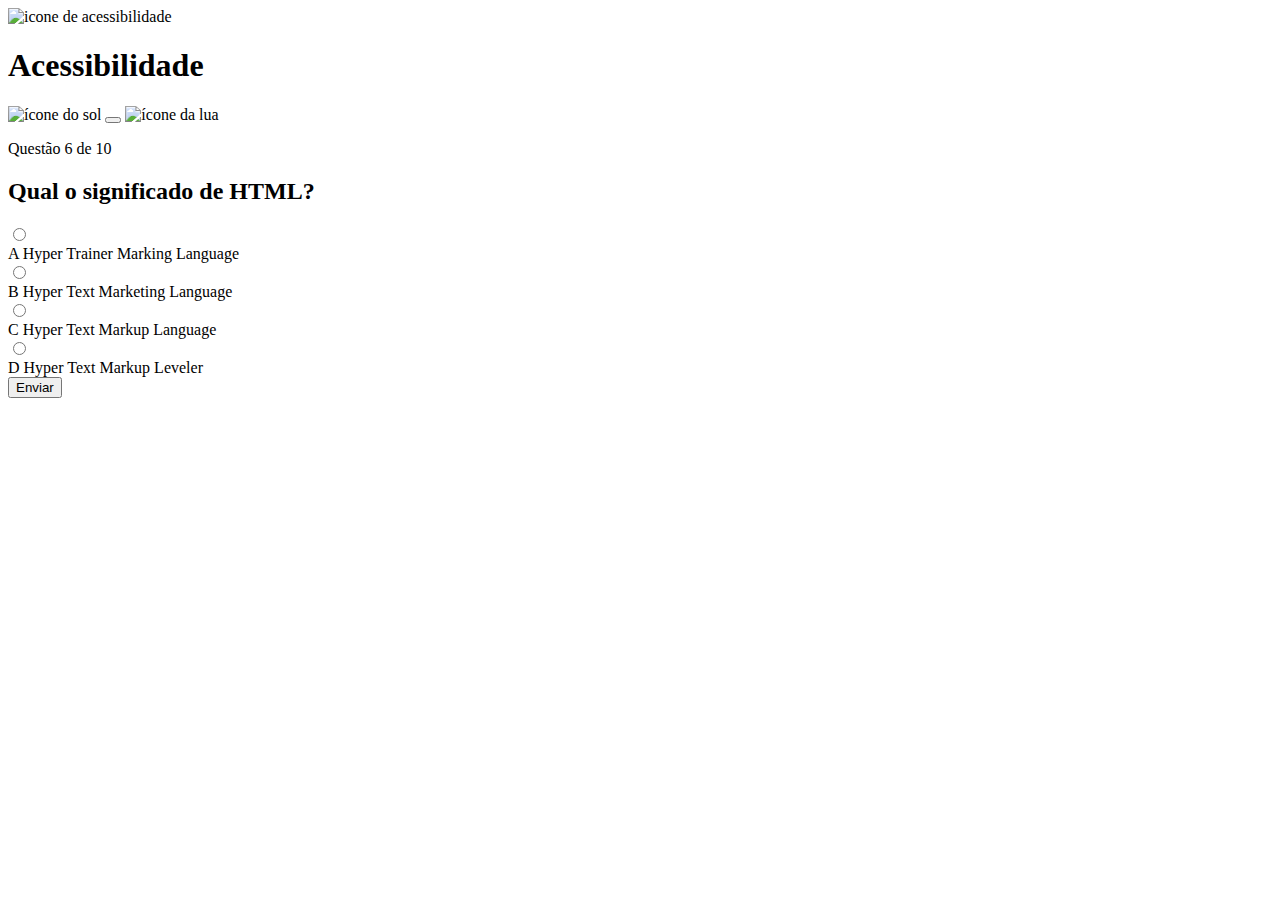
==== pages/quiz/quiz.html @ 646ffdf8 "parte final das alternativas finalizada e pagina finalizada" ====
<!DOCTYPE html>
<html lang="en">
<head>
    <meta charset="UTF-8">
    <meta name="viewport" content="width=device-width, initial-scale=1.0">
    <title>Quiz App</title>
</head>
<body>
    <header>
        <div class="assunto">
            <div class="assunto_icone">
                <img src="../../assets/images/icon-accessibility.svg" alt="icone de acessibilidade">
            </div>

            <h1>Acessibilidade</h1>
        </div>

        <div class="tema">
            <img src="../../assets/images/icon-sun-dark.svg" alt="ícone do sol">
            <button>
                <div>
                </div>
            </button>
            <img src="../../assets/images/icon-moon-dark.svg" alt="ícone da lua">
        </div>
    </header>

    <main>
        <section class="pergunta">
            <p>Questão 6 de 10</p>

            <h2>Qual o significado de HTML?</h2>

            <div class="barra_progresso">

            </div>
        </section>
        <section class="alternativas">
            <form action="">
                <label for="alternativa_a">
                    <input type="radio" id="alternativa_a">
                    <div>
                        <span>A</span>

                        Hyper Trainer Marking Language
                    </div>
                </label>

                <label for="alternativa_b">
                    <input type="radio" id="alternativa_b">
                    <div>
                        <span>B</span>

                        Hyper Text Marketing Language
                    </div>
                </label>

                <label for="alternativa_c">
                    <input type="radio" id="alternativa_c">
                    <div>
                        <span>C</span>

                        Hyper Text Markup Language
                    </div>
                </label>

                <label for="alternativa_d">
                    <input type="radio" id="alternativa_d">
                    <div>
                        <span>D</span>

                        Hyper Text Markup Leveler
                    </div>
                </label> 
            </form>

            <button>Enviar</button>
        </section>
    </main>
</body>
</html>
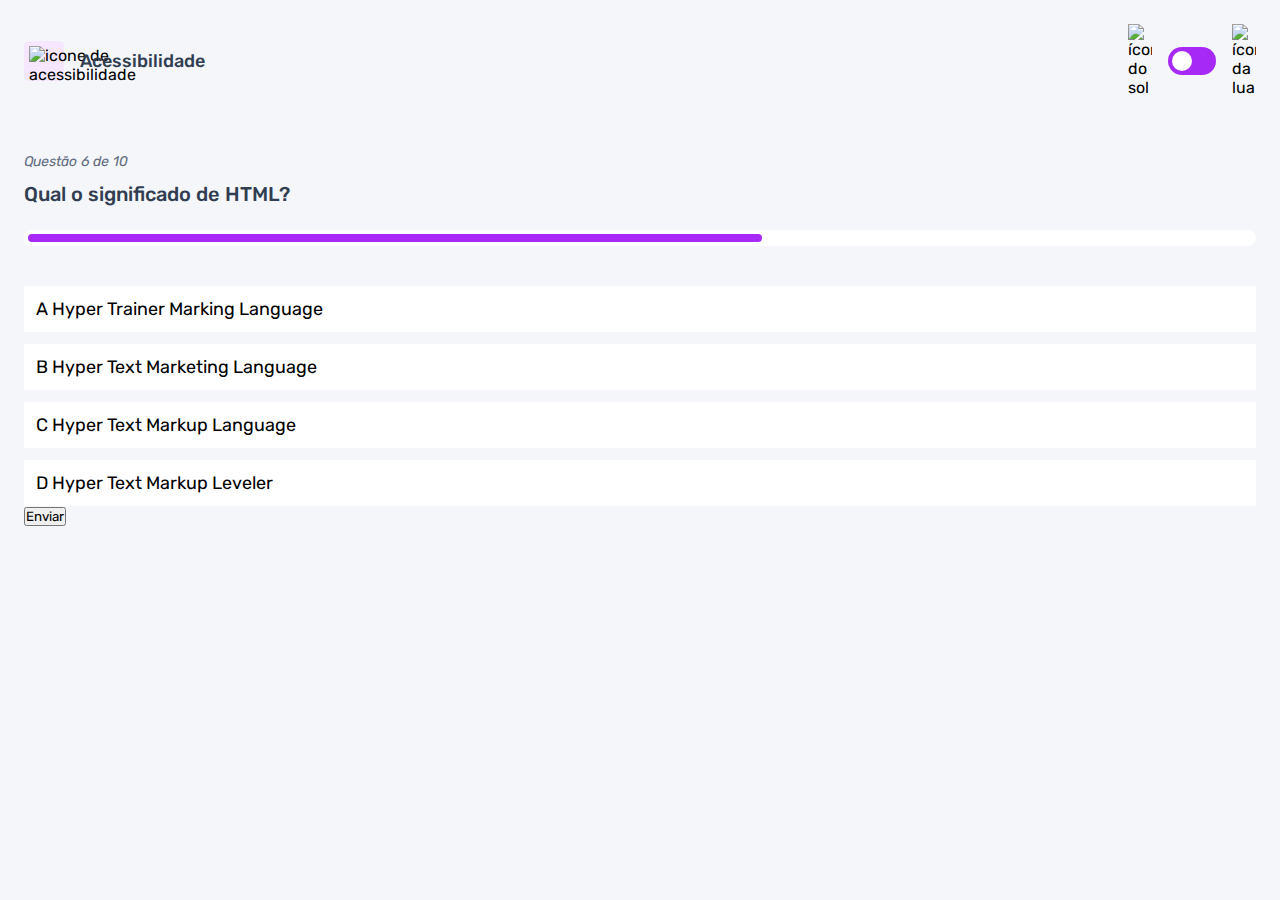
==== commit ea40e27d: "estilização da página do quiz na metade" ====
--- a/pages/quiz/quiz.html
+++ b/pages/quiz/quiz.html
@@ -3,6 +3,10 @@
 <head>
     <meta charset="UTF-8">
     <meta name="viewport" content="width=device-width, initial-scale=1.0">
+    <link rel="preconnect" href="https://fonts.googleapis.com">
+    <link rel="preconnect" href="https://fonts.gstatic.com" crossorigin>
+    <link href="https://fonts.googleapis.com/css2?family=Rubik:ital,wght@0,300..900;1,300..900&display=swap" rel="stylesheet">
+    <link rel="stylesheet" href="quiz.css">
     <title>Quiz App</title>
 </head>
 <body>
@@ -32,6 +36,7 @@
             <h2>Qual o significado de HTML?</h2>
 
             <div class="barra_progresso">
+                <div></div>
 
             </div>
         </section>
--- a/pages/quiz/quiz.css
+++ b/pages/quiz/quiz.css
@@ -0,0 +1,169 @@
+* {
+    margin: 0;
+    padding: 0;
+    box-sizing: border-box;
+    font-family: "Rubik", sans-serif;
+    -webkit-font-smoothing: antialiased;
+}
+:root {
+    --bg-color: #f4f6fa;
+    --bg-mobile: url(../../assets/images/pattern-background-mobile-light.svg);
+    --button-bg: #fff;
+    --bg-html: #fff1e9;
+    --bg-css:#e0fdef;
+    --bg-javascript:#ebf0ff;
+    --bg-acessibilidade: #f6e7ff;
+    --purple: #a729f5;
+    --white: #fff;
+    --primary-text-color: #313e51;
+    --secondary-text-color: #626c7f;
+    --shadow: 0px 16px 40px 0px rgba(143, 160, 193, 0.14);
+    --bg-desktop: url(../../assets/images/pattern-background-desktop-light.svg);
+}
+
+body.escuro {
+    --bg-mobile: url(../../assets/images/pattern-background-mobile-dark.svg);
+    --bg-desktop: url(../../assets/images/pattern-background-desktop-dark.svg);
+    --bg-color: #313e51;
+    --primary-text-color: #fff;
+    --secondary-text-color: #abc1e1;
+    --button-bg: #3b4d66;
+    --shadow: 0px 16px 40px 0px rgba(49, 62, 81, 0.14);
+
+
+}
+
+body {
+    height: 100svh;
+    background: var(--bg-mobile) var(--bg-color);
+    background-repeat: no-repeat;
+    background-size: cover;
+}
+
+header {
+    display: flex;
+    justify-content: space-between;
+    padding: 16px 24px;
+
+}
+.assunto {
+    display: flex;
+    align-items: center;
+    gap: 16px ;
+}
+
+.assunto_icone {
+    background: var(--bg-acessibilidade);
+    width: 40px;
+    height: 40px;   
+    padding: 5px;
+    border-radius: 5px;
+}
+.assunto_icone img {
+    width: 100%;
+}
+.assunto h1 {
+    font-size: 18px;
+    font-weight: 500;
+    color: var(--primary-text-color);
+}
+
+.tema {
+    padding:8px 0;
+    display: flex;
+    align-items: center;
+    gap: 8px;
+}
+
+.tema img {
+    width: 16px;
+}
+
+.tema button {
+    height: 20px;
+    width: 32px;
+    background: var(--purple);
+    border: 0;
+    border-radius: 999px;
+    padding: 4px;
+}
+
+.tema button div {
+    background: var(--white);
+    width: 12px;
+    height: 12px;
+    border-radius: 999px;
+}
+
+main {
+    padding: 32px 24px;
+}
+
+.pergunta {
+    margin-bottom: 40px;
+}
+
+.pergunta p {
+    font-style: italic;
+    font-size: 14px;
+    color: var(--secondary-text-color);
+    margin-bottom: 12px;
+
+}
+.pergunta h2 {
+    font-size: 20px;
+    font-weight: 500;
+    color: var(--primary-text-color);
+    line-height: 24px;
+    margin-bottom: 24px;
+
+}
+.barra_progresso {
+    background: var(--button-bg);
+    height: 16px;
+    padding: 4px;
+    border-radius: 999px;
+}
+.barra_progresso div {
+    height: 100%;
+    width: 60%;
+    background: var(--purple);
+    border-radius: 999px;
+}
+
+.alternativas form {
+    display: flex;
+    flex-direction: column;
+    gap: 12px;
+}
+
+.alternativas label {
+    display: block;
+    background: var(--button-bg);
+    padding: 12px ;
+    font-size: 18px;
+}
+
+.alternativas input {
+    display: none;
+
+}
+
+@media(min-width: 1100px) {
+    .tema {
+        gap: 16px;
+    }
+    .tema img {
+        width: 24px;
+    }
+
+    .tema button {
+        width: 48px;
+        height: 28px;
+    }
+
+    .tema button div {
+        width: 20px;
+        height: 20px;
+    }
+}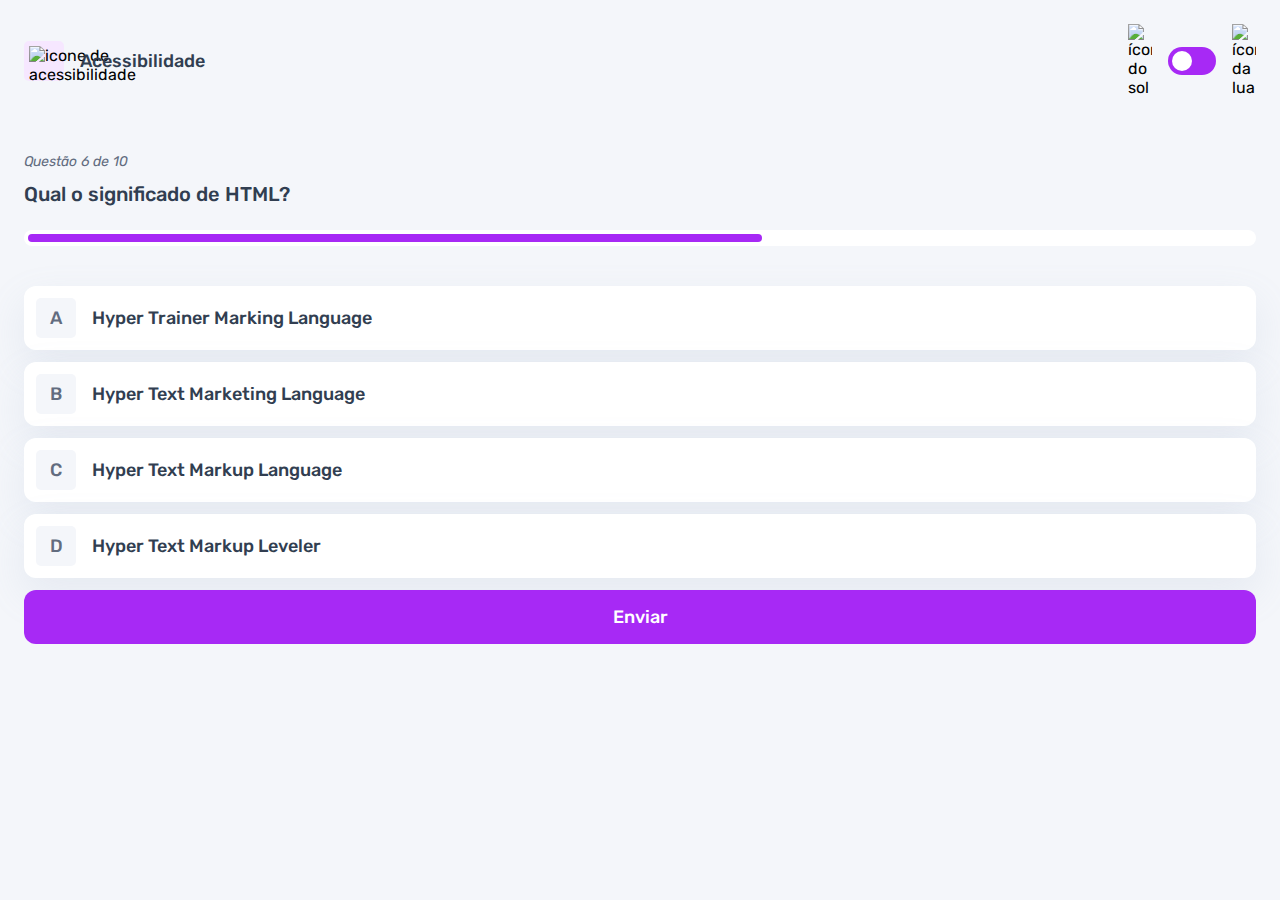
==== commit 5f6a6a91: "adicionado o efeito de seleção nas alternativas" ====
--- a/pages/quiz/quiz.html
+++ b/pages/quiz/quiz.html
@@ -43,7 +43,7 @@
         <section class="alternativas">
             <form action="">
                 <label for="alternativa_a">
-                    <input type="radio" id="alternativa_a">
+                    <input type="radio" id="alternativa_a" name="alternativa">
                     <div>
                         <span>A</span>
 
@@ -52,7 +52,7 @@
                 </label>
 
                 <label for="alternativa_b">
-                    <input type="radio" id="alternativa_b">
+                    <input type="radio" id="alternativa_b" name="alternativa">
                     <div>
                         <span>B</span>
 
@@ -61,7 +61,7 @@
                 </label>
 
                 <label for="alternativa_c">
-                    <input type="radio" id="alternativa_c">
+                    <input type="radio" id="alternativa_c" name="alternativa">
                     <div>
                         <span>C</span>
 
@@ -70,7 +70,7 @@
                 </label>
 
                 <label for="alternativa_d">
-                    <input type="radio" id="alternativa_d">
+                    <input type="radio" id="alternativa_d" name="alternativa">
                     <div>
                         <span>D</span>
 
--- a/pages/quiz/quiz.css
+++ b/pages/quiz/quiz.css
@@ -7,7 +7,6 @@
 }
 :root {
     --bg-color: #f4f6fa;
-    --bg-mobile: url(../../assets/images/pattern-background-mobile-light.svg);
     --button-bg: #fff;
     --bg-html: #fff1e9;
     --bg-css:#e0fdef;
@@ -18,6 +17,9 @@
     --primary-text-color: #313e51;
     --secondary-text-color: #626c7f;
     --shadow: 0px 16px 40px 0px rgba(143, 160, 193, 0.14);
+    --green: #26d782;
+    --red: #ee5454;
+    --bg-mobile: url(../../assets/images/pattern-background-mobile-light.svg);
     --bg-desktop: url(../../assets/images/pattern-background-desktop-light.svg);
 }
 
@@ -135,6 +137,7 @@
     display: flex;
     flex-direction: column;
     gap: 12px;
+    margin-bottom: 12px;
 }
 
 .alternativas label {
@@ -142,11 +145,56 @@
     background: var(--button-bg);
     padding: 12px ;
     font-size: 18px;
+    font-weight: 500;
+    border-radius: 12px;
+    box-shadow: var(--shadow);
+    color: var(--primary-text-color);
+
+}
+
+.alternativas label:has(input:checked) {
+    outline: 3px solid var(--purple) ;
+    & span {
+        background: var(--purple);
+        color: var(--white);
+    }
 }
 
 .alternativas input {
     display: none;
 
+}
+.alternativas div {
+    display: flex;
+    align-items: center;
+    gap:16px ;
+
+    
+}
+.alternativas div span {
+    display: block;
+    width: 40px;
+    height: 40px;
+    background: var(--bg-color);
+    border-radius: 5px;
+    color: var(--secondary-text-color);
+
+    display: flex;
+    align-items: center;
+    justify-content: center;
+    flex-shrink: 0;
+}
+
+.alternativas button {
+    padding: 16px;
+    border-radius: 12px;
+    border: none;
+    background: var(--purple);
+    color: var(--white);
+    width: 100%;
+
+    font-size: 18px;
+    font-weight: 500;
 }
 
 @media(min-width: 1100px) {
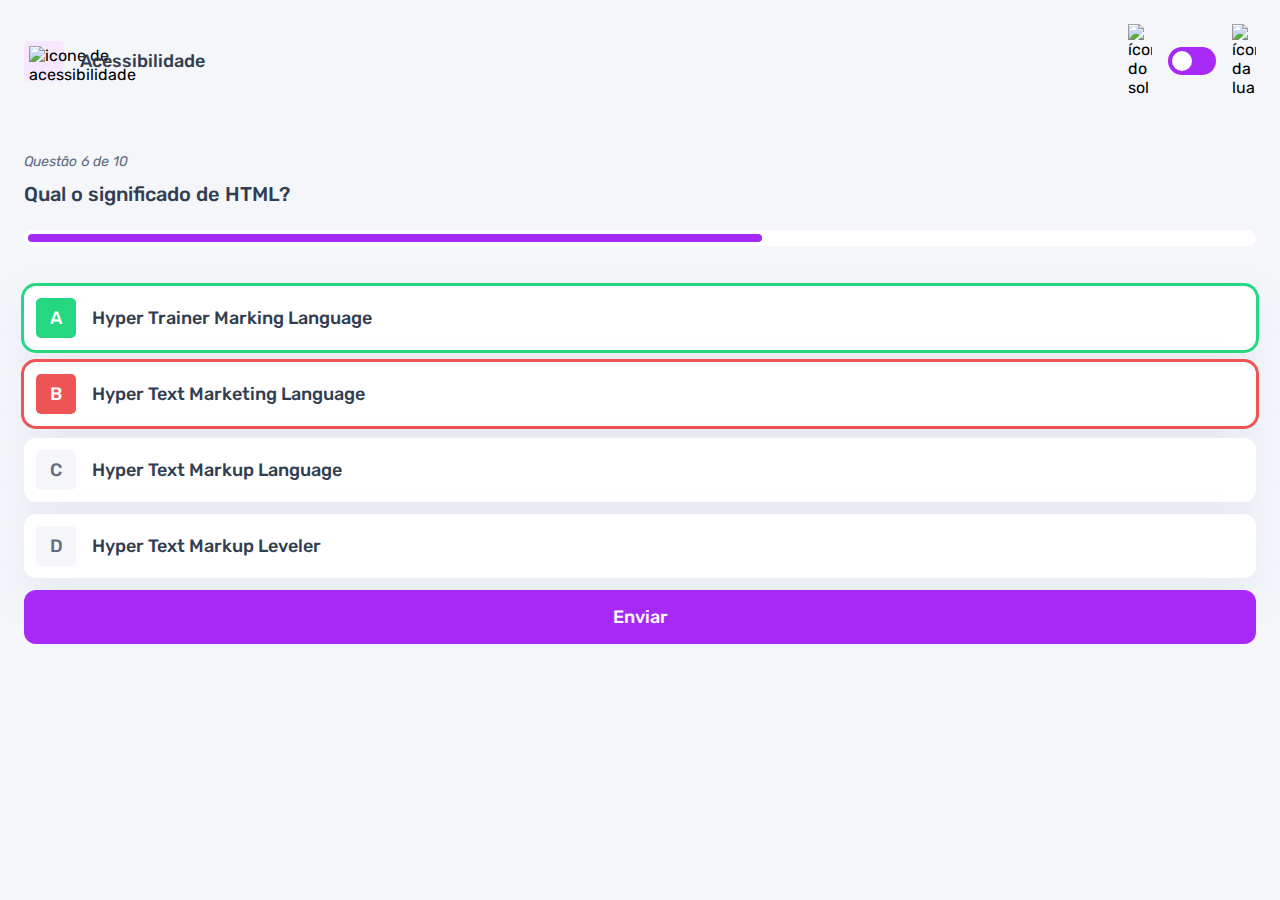
==== commit b128c9f3: "adicionando o efeito para alternativas corretas e erradas" ====
--- a/pages/quiz/quiz.html
+++ b/pages/quiz/quiz.html
@@ -42,7 +42,7 @@
         </section>
         <section class="alternativas">
             <form action="">
-                <label for="alternativa_a">
+                <label for="alternativa_a" id="correta">
                     <input type="radio" id="alternativa_a" name="alternativa">
                     <div>
                         <span>A</span>
@@ -51,7 +51,7 @@
                     </div>
                 </label>
 
-                <label for="alternativa_b">
+                <label for="alternativa_b" id="errada">
                     <input type="radio" id="alternativa_b" name="alternativa">
                     <div>
                         <span>B</span>
--- a/pages/quiz/quiz.css
+++ b/pages/quiz/quiz.css
@@ -159,6 +159,23 @@
         color: var(--white);
     }
 }
+.alternativas label#correta {
+    outline: 3px solid var(--green);
+
+    & span {
+        background: var(--green);
+        color: var(--white);
+    }
+}
+
+.alternativas label#errada {
+    outline: 3px solid var(--red);
+
+    & span {
+        background: var(--red);
+        color: var(--white);
+    }
+}
 
 .alternativas input {
     display: none;
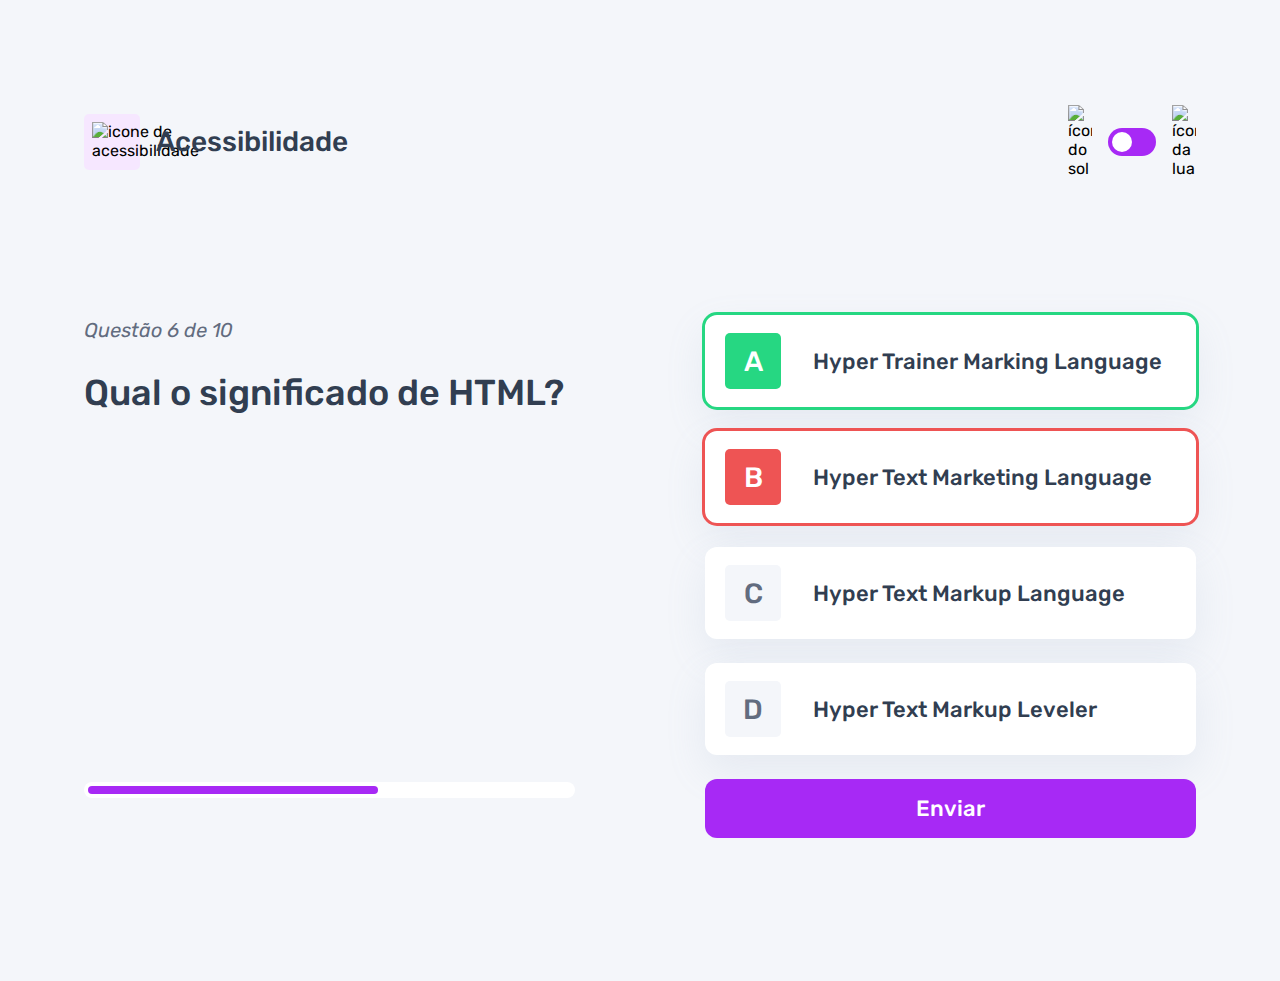
==== commit ac8c06a5: "adicionada a responsividade para o desktop" ====
--- a/pages/quiz/quiz.html
+++ b/pages/quiz/quiz.html
@@ -31,13 +31,14 @@
 
     <main>
         <section class="pergunta">
-            <p>Questão 6 de 10</p>
+            <div>
+                <p>Questão 6 de 10</p>
 
-            <h2>Qual o significado de HTML?</h2>
+                <h2>Qual o significado de HTML?</h2>
+            </div>
 
             <div class="barra_progresso">
                 <div></div>
-
             </div>
         </section>
         <section class="alternativas">
--- a/pages/quiz/quiz.css
+++ b/pages/quiz/quiz.css
@@ -215,6 +215,23 @@
 }
 
 @media(min-width: 1100px) {
+
+    header {
+        margin-block: 81px;
+        max-width: 1160px;
+        margin-inline: auto;
+    }
+
+    .assunto_icone {
+        width: 56px;
+        height: 56px;
+        padding: 8px;
+    }
+
+    .assunto h1 {
+        font-size: 28px;
+    }
+
     .tema {
         gap: 16px;
     }
@@ -231,4 +248,57 @@
         width: 20px;
         height: 20px;
     }
+
+    main {
+        max-width: 1160px;
+        margin-inline: auto;
+
+        display: flex;
+        gap: 130px;
+    }
+    section {
+        width: 100%;
+    }
+
+    .pergunta {
+        display: flex;
+        flex-direction: column;
+        justify-content: space-between;
+    }
+
+    .pergunta p {
+        font-size: 20px;
+        line-height: 30px;
+        margin-bottom: 27px;
+    }
+
+    .pergunta h2 {
+        font-size: 36px;
+        line-height: 42px;
+    }
+
+    .alternativas form {
+        gap: 24px;
+        margin-bottom: 24px;
+    }
+
+    .alternativas label {
+        font-size: 22px;
+        padding: 18px 20px;
+    }
+
+    .alternativas div {
+        gap: 32px;
+    }
+
+    .alternativas div span {
+        width: 56px;
+        height: 56px;
+        font-size: 28px;
+    }
+
+    .alternativas button {
+        font-size: 22px;
+    }
+
 }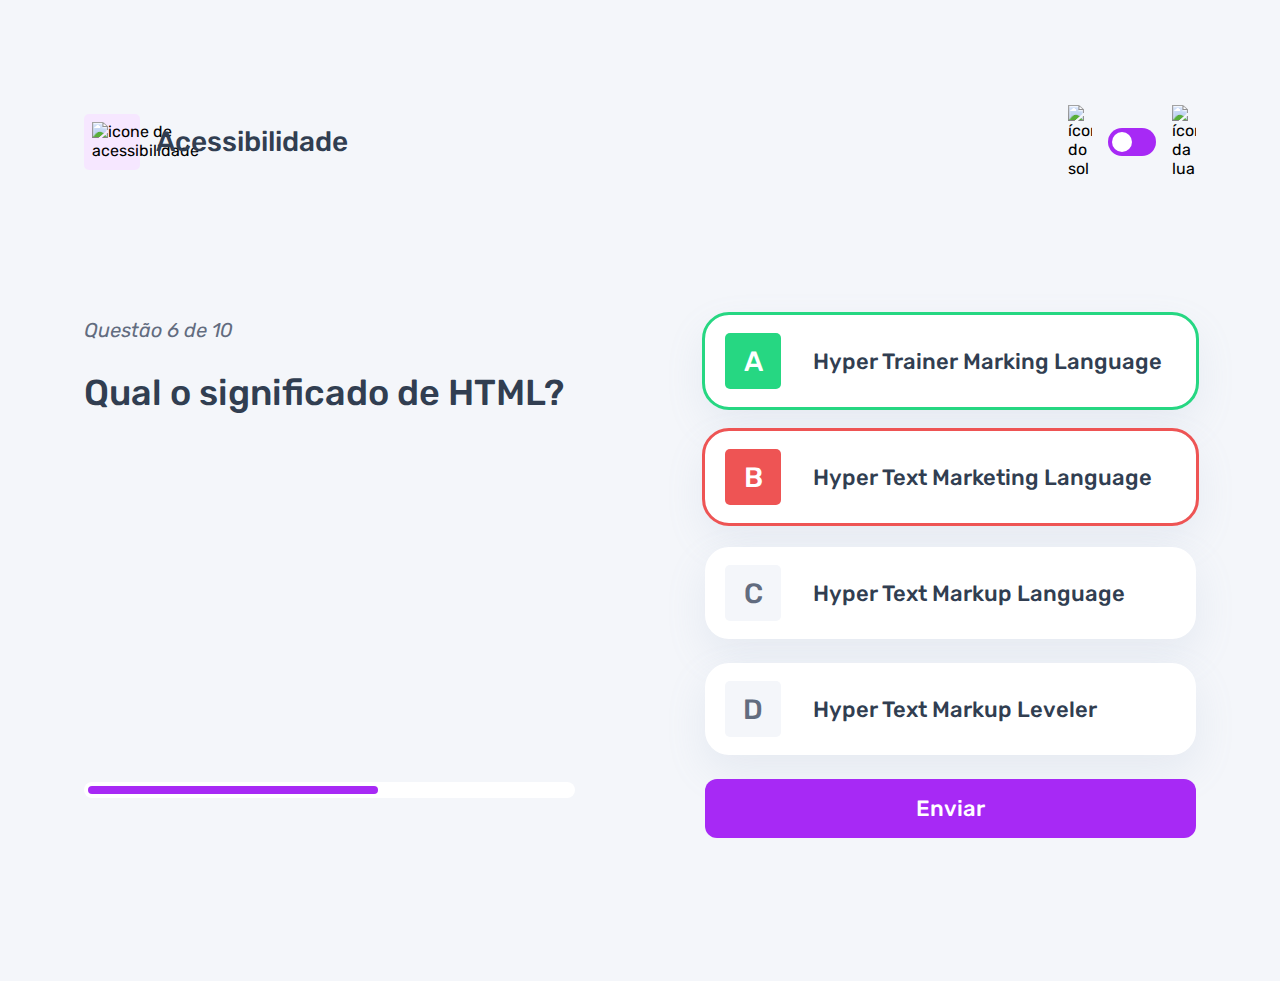
==== commit 2f611784: "adição do javascript do quiz.html para trocar o tema" ====
--- a/pages/quiz/quiz.html
+++ b/pages/quiz/quiz.html
@@ -7,6 +7,7 @@
     <link rel="preconnect" href="https://fonts.gstatic.com" crossorigin>
     <link href="https://fonts.googleapis.com/css2?family=Rubik:ital,wght@0,300..900;1,300..900&display=swap" rel="stylesheet">
     <link rel="stylesheet" href="quiz.css">
+    <script src="./quiz.js" type="module" defer></script>
     <title>Quiz App</title>
 </head>
 <body>
--- a/pages/quiz/quiz.css
+++ b/pages/quiz/quiz.css
@@ -7,12 +7,15 @@
 }
 :root {
     --bg-color: #f4f6fa;
+    --bg-span:#f4f6fa;
+    --color-span:#626c7f;
     --button-bg: #fff;
     --bg-html: #fff1e9;
     --bg-css:#e0fdef;
     --bg-javascript:#ebf0ff;
     --bg-acessibilidade: #f6e7ff;
     --purple: #a729f5;
+    --purple-hover: rgba(167, 41, 245, 0.7);
     --white: #fff;
     --primary-text-color: #313e51;
     --secondary-text-color: #626c7f;
@@ -27,6 +30,7 @@
     --bg-mobile: url(../../assets/images/pattern-background-mobile-dark.svg);
     --bg-desktop: url(../../assets/images/pattern-background-desktop-dark.svg);
     --bg-color: #313e51;
+    --color-span:#313e51;
     --primary-text-color: #fff;
     --secondary-text-color: #abc1e1;
     --button-bg: #3b4d66;
@@ -88,6 +92,8 @@
     border: 0;
     border-radius: 999px;
     padding: 4px;
+    display: flex;
+    cursor: pointer;
 }
 
 .tema button div {
@@ -149,7 +155,16 @@
     border-radius: 12px;
     box-shadow: var(--shadow);
     color: var(--primary-text-color);
-
+    cursor: pointer;
+
+}
+
+.alternativas label:hover {
+    & span {
+       background: var(--bg-acessibilidade); 
+       color: var(--purple);
+    }
+    
 }
 
 .alternativas label:has(input:checked) {
@@ -192,9 +207,9 @@
     display: block;
     width: 40px;
     height: 40px;
-    background: var(--bg-color);
+    background: var(--bg-span);
     border-radius: 5px;
-    color: var(--secondary-text-color);
+    color: var(--color-span);
 
     display: flex;
     align-items: center;
@@ -212,9 +227,21 @@
 
     font-size: 18px;
     font-weight: 500;
+    transition: background 0.3s;
+}
+
+.alternativas button:hover {
+    background: var(--purple-hover);
+    cursor: pointer;
 }
 
 @media(min-width: 1100px) {
+
+    body {
+        background:var(--bg-desktop) var(--bg-color) ;
+        background-size: cover;
+        background-repeat: no-repeat;
+    }
 
     header {
         margin-block: 81px;
@@ -285,6 +312,7 @@
     .alternativas label {
         font-size: 22px;
         padding: 18px 20px;
+        border-radius: 24px;
     }
 
     .alternativas div {
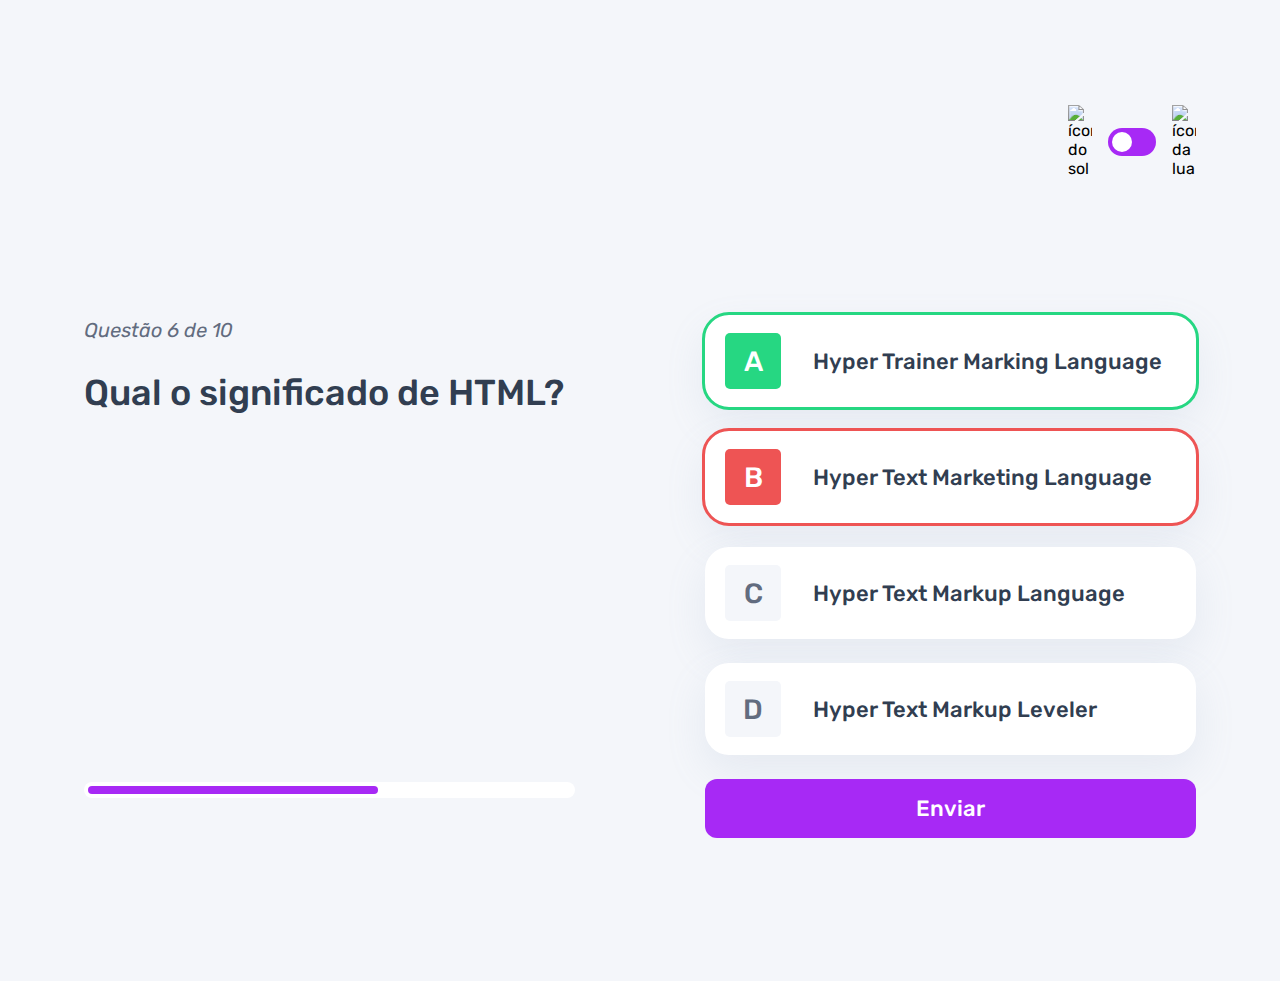
==== commit b288debb: "alteração dinâmica do assunto da página" ====
--- a/pages/quiz/quiz.html
+++ b/pages/quiz/quiz.html
@@ -14,10 +14,10 @@
     <header>
         <div class="assunto">
             <div class="assunto_icone">
-                <img src="../../assets/images/icon-accessibility.svg" alt="icone de acessibilidade">
+                <img src="" alt="">
             </div>
 
-            <h1>Acessibilidade</h1>
+            <h1></h1>
         </div>
 
         <div class="tema">
--- a/pages/quiz/quiz.css
+++ b/pages/quiz/quiz.css
@@ -59,12 +59,25 @@
 }
 
 .assunto_icone {
-    background: var(--bg-acessibilidade);
     width: 40px;
     height: 40px;   
     padding: 5px;
     border-radius: 5px;
 }
+
+.assunto_icone.html {
+    background: var(--bg-html);
+}
+.assunto_icone.css {
+    background: var(--bg-css);
+}
+.assunto_icone.javascript {
+    background: var(--bg-javascript);
+}
+.assunto_icone.acessibilidade {
+    background: var(--bg-acessibilidade);
+}
+
 .assunto_icone img {
     width: 100%;
 }
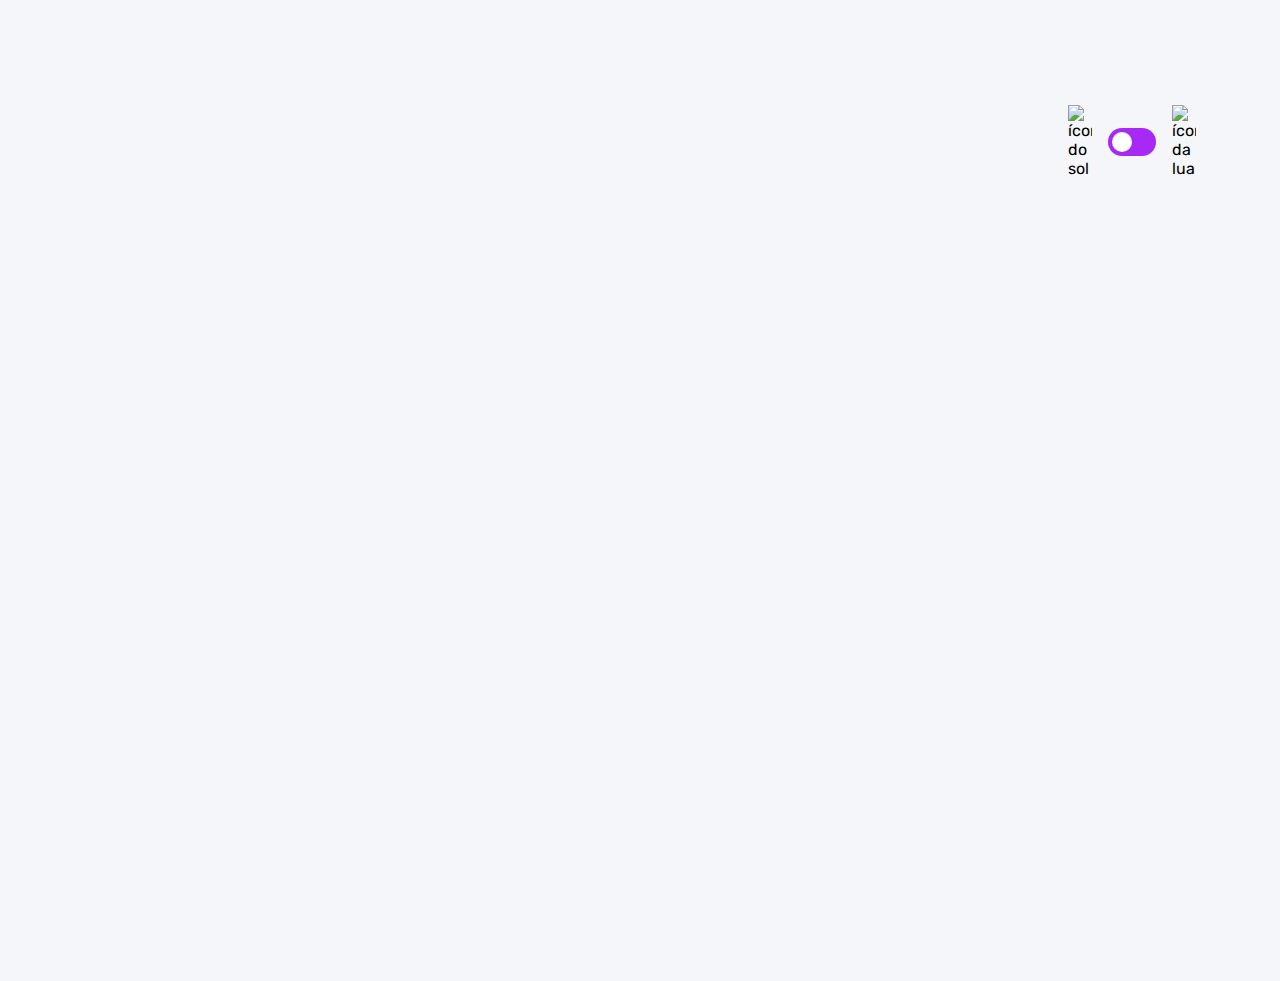
==== commit 120aef34: "adicionadas as funções de buscar as perguntas e montar as perguntas no html" ====
--- a/pages/quiz/quiz.html
+++ b/pages/quiz/quiz.html
@@ -31,58 +31,7 @@
     </header>
 
     <main>
-        <section class="pergunta">
-            <div>
-                <p>Questão 6 de 10</p>
-
-                <h2>Qual o significado de HTML?</h2>
-            </div>
-
-            <div class="barra_progresso">
-                <div></div>
-            </div>
-        </section>
-        <section class="alternativas">
-            <form action="">
-                <label for="alternativa_a" id="correta">
-                    <input type="radio" id="alternativa_a" name="alternativa">
-                    <div>
-                        <span>A</span>
-
-                        Hyper Trainer Marking Language
-                    </div>
-                </label>
-
-                <label for="alternativa_b" id="errada">
-                    <input type="radio" id="alternativa_b" name="alternativa">
-                    <div>
-                        <span>B</span>
-
-                        Hyper Text Marketing Language
-                    </div>
-                </label>
-
-                <label for="alternativa_c">
-                    <input type="radio" id="alternativa_c" name="alternativa">
-                    <div>
-                        <span>C</span>
-
-                        Hyper Text Markup Language
-                    </div>
-                </label>
-
-                <label for="alternativa_d">
-                    <input type="radio" id="alternativa_d" name="alternativa">
-                    <div>
-                        <span>D</span>
-
-                        Hyper Text Markup Leveler
-                    </div>
-                </label> 
-            </form>
-
-            <button>Enviar</button>
-        </section>
+       
     </main>
 </body>
 </html>--- a/pages/quiz/quiz.css
+++ b/pages/quiz/quiz.css
@@ -147,7 +147,6 @@
 }
 .barra_progresso div {
     height: 100%;
-    width: 60%;
     background: var(--purple);
     border-radius: 999px;
 }
